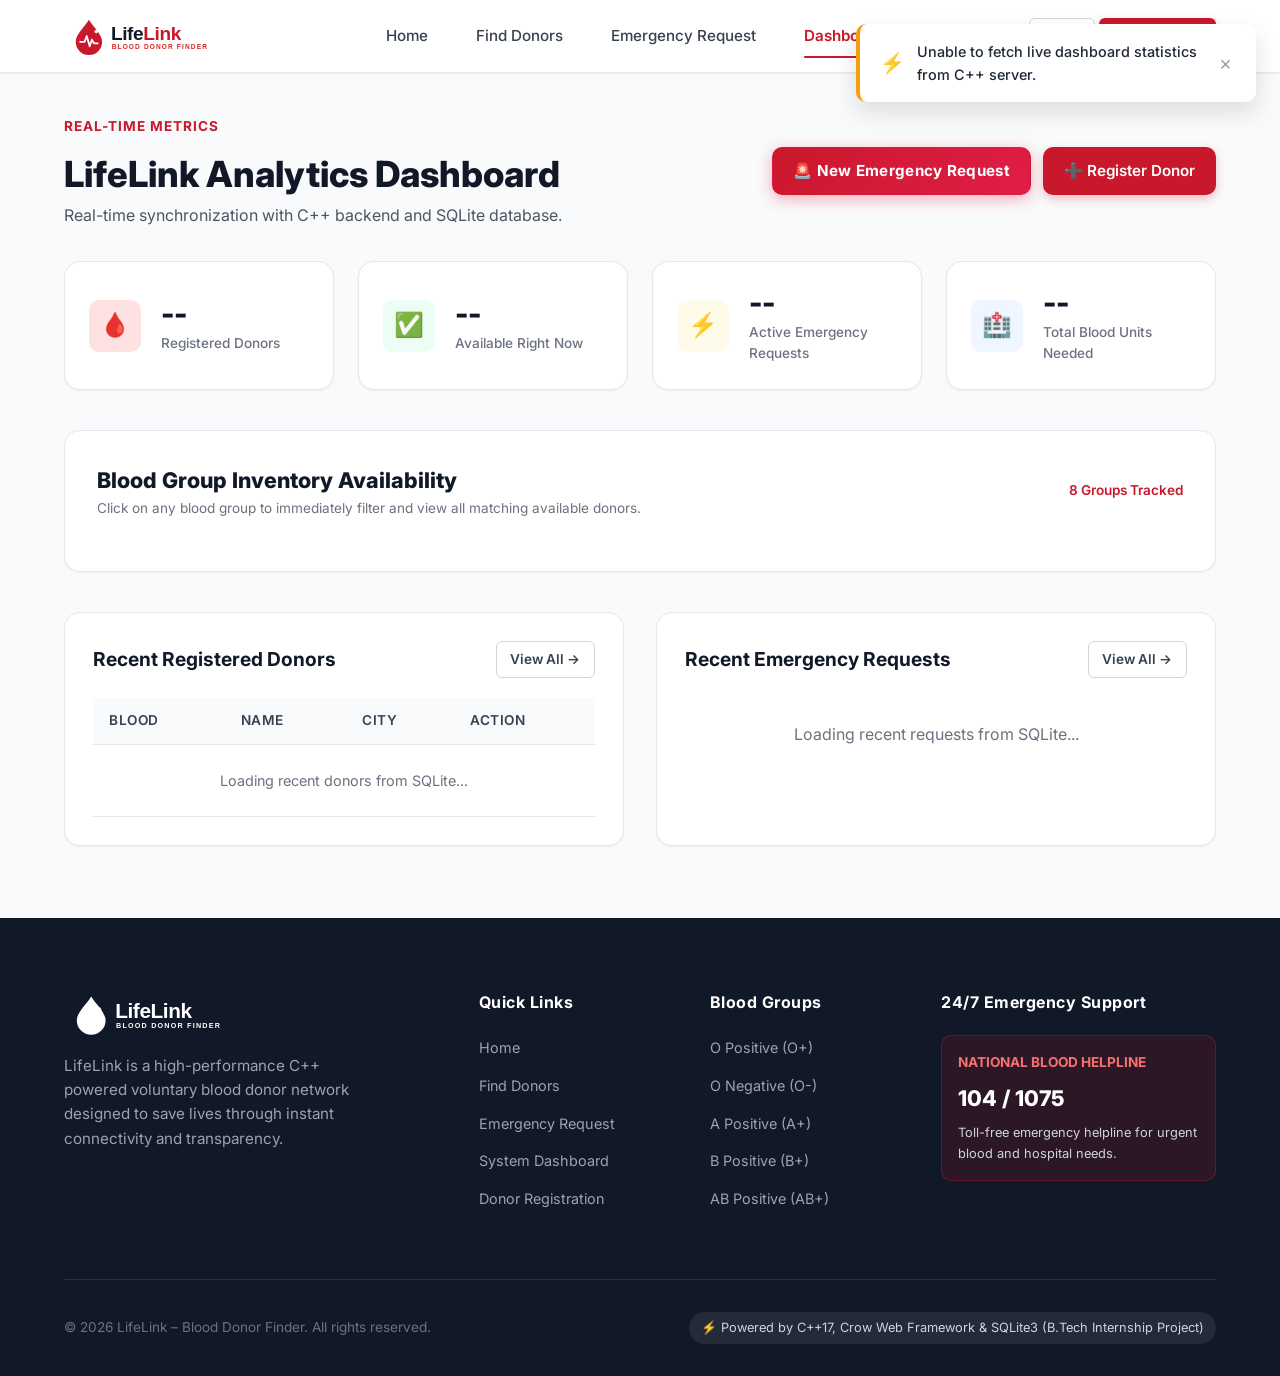
==== frontend/dashboard.html @ 2761e3b9 "Initial complete release: LifeLink Blood Donor Finder C++ Web Application" ====
<!DOCTYPE html>
<html lang="en">
<head>
  <meta charset="UTF-8">
  <meta name="viewport" content="width=device-width, initial-scale=1.0">
  <title>Dashboard & Analytics | LifeLink – Blood Donor Finder</title>
  <meta name="description" content="LifeLink Blood Bank & Donor Statistics Dashboard. Monitor available blood inventory, active emergency requests, and recent donors in real time.">
  <link rel="icon" type="image/svg+xml" href="images/logo.svg">
  <link rel="stylesheet" href="css/styles.css">
  <link rel="preconnect" href="https://fonts.googleapis.com">
  <link rel="preconnect" href="https://fonts.gstatic.com" crossorigin>
  <link href="https://fonts.googleapis.com/css2?family=Inter:wght@400;500;600;700;800;900&display=swap" rel="stylesheet">
</head>
<body>

  <!-- Navigation Bar -->
  <header class="navbar">
    <div class="container nav-container">
      <a href="index.html" class="brand-logo">
        <img src="images/logo.svg" alt="LifeLink Blood Donor Finder">
      </a>

      <nav class="nav-menu" id="navMenu">
        <a href="index.html" class="nav-link">Home</a>
        <a href="donors.html" class="nav-link">Find Donors</a>
        <a href="request.html" class="nav-link">Emergency Request</a>
        <a href="dashboard.html" class="nav-link active">Dashboard</a>
      </nav>

      <div class="nav-actions">
        <div id="navAuthActions">
          <a href="login.html" class="btn btn-secondary btn-sm">Login</a>
          <a href="register.html" class="btn btn-primary btn-sm">Join as Donor</a>
        </div>
        <button class="mobile-toggle" id="mobileToggle" aria-label="Toggle Navigation Menu">
          <svg fill="none" stroke="currentColor" viewBox="0 0 24 24"><path stroke-linecap="round" stroke-linejoin="round" stroke-width="2" d="M4 6h16M4 12h16m-7 6h7"></path></svg>
        </button>
      </div>
    </div>
  </header>

  <!-- Main Dashboard Content -->
  <main class="section" style="padding-top: 2.5rem;">
    <div class="container">
      
      <!-- Dashboard Top Header -->
      <div class="dashboard-header">
        <div>
          <span class="section-tag">Real-Time Metrics</span>
          <h1 style="font-size: 2.25rem; font-weight: 800; color: var(--gray-900);">
            LifeLink Analytics Dashboard
          </h1>
          <p style="color: var(--gray-600); font-size: 1rem;">
            Real-time synchronization with C++ backend and SQLite database.
          </p>
        </div>

        <div style="display: flex; gap: 0.75rem;">
          <a href="request.html" class="btn btn-emergency">
            🚨 New Emergency Request
          </a>
          <a href="register.html" class="btn btn-primary">
            ➕ Register Donor
          </a>
        </div>
      </div>

      <!-- KPI Summary Cards -->
      <div class="kpi-grid">
        <div class="kpi-card">
          <div class="kpi-icon red">🩸</div>
          <div class="kpi-info">
            <div class="kpi-value" id="dashTotalDonors">--</div>
            <div class="kpi-label">Registered Donors</div>
          </div>
        </div>

        <div class="kpi-card">
          <div class="kpi-icon green">✅</div>
          <div class="kpi-info">
            <div class="kpi-value" id="dashAvailDonors">--</div>
            <div class="kpi-label">Available Right Now</div>
          </div>
        </div>

        <div class="kpi-card">
          <div class="kpi-icon amber">⚡</div>
          <div class="kpi-info">
            <div class="kpi-value" id="dashPendingReqs">--</div>
            <div class="kpi-label">Active Emergency Requests</div>
          </div>
        </div>

        <div class="kpi-card">
          <div class="kpi-icon blue">🏥</div>
          <div class="kpi-info">
            <div class="kpi-value" id="dashUnitsNeeded">--</div>
            <div class="kpi-label">Total Blood Units Needed</div>
          </div>
        </div>
      </div>

      <!-- Blood Group Inventory Grid -->
      <div class="blood-inventory-section">
        <div style="display: flex; justify-content: space-between; align-items: center;">
          <div>
            <h2 style="font-size: 1.35rem; font-weight: 800; color: var(--gray-900);">
              Blood Group Inventory Availability
            </h2>
            <p style="font-size: 0.85rem; color: var(--gray-500);">
              Click on any blood group to immediately filter and view all matching available donors.
            </p>
          </div>
          <span style="font-size: 0.85rem; font-weight: 600; color: var(--primary);">
            8 Groups Tracked
          </span>
        </div>

        <div class="blood-grid" id="dashBloodGrid">
          <!-- Filled dynamically by JavaScript -->
        </div>
      </div>

      <!-- Two-Column Split: Recent Donors & Recent Emergency Requests -->
      <div class="dashboard-columns">
        
        <!-- Left Column: Recent Donors -->
        <div class="dashboard-panel">
          <div class="panel-header">
            <h3 class="panel-title">Recent Registered Donors</h3>
            <a href="donors.html" class="btn btn-secondary btn-sm">View All →</a>
          </div>

          <div class="table-responsive">
            <table class="data-table">
              <thead>
                <tr>
                  <th>Blood</th>
                  <th>Name</th>
                  <th>City</th>
                  <th>Action</th>
                </tr>
              </thead>
              <tbody id="dashRecentDonorsTbody">
                <tr>
                  <td colspan="4" style="text-align: center; color: var(--gray-500); padding: 1.5rem;">
                    Loading recent donors from SQLite...
                  </td>
                </tr>
              </tbody>
            </table>
          </div>
        </div>

        <!-- Right Column: Recent Emergency Requests -->
        <div class="dashboard-panel">
          <div class="panel-header">
            <h3 class="panel-title">Recent Emergency Requests</h3>
            <a href="request.html" class="btn btn-secondary btn-sm">View All →</a>
          </div>

          <div id="dashRecentRequestsList">
            <div style="text-align: center; color: var(--gray-500); padding: 1.5rem;">
              Loading recent requests from SQLite...
            </div>
          </div>
        </div>

      </div>

    </div>
  </main>

  <!-- Footer -->
  <footer class="footer">
    <div class="container">
      <div class="footer-grid">
        <div class="footer-brand">
          <img src="images/logo.svg" alt="LifeLink" style="height: 48px; filter: brightness(0) invert(1);">
          <p>
            LifeLink is a high-performance C++ powered voluntary blood donor network designed to save lives through instant connectivity and transparency.
          </p>
        </div>

        <div>
          <h4 class="footer-col-title">Quick Links</h4>
          <ul class="footer-links">
            <li><a href="index.html">Home</a></li>
            <li><a href="donors.html">Find Donors</a></li>
            <li><a href="request.html">Emergency Request</a></li>
            <li><a href="dashboard.html">System Dashboard</a></li>
            <li><a href="register.html">Donor Registration</a></li>
          </ul>
        </div>

        <div>
          <h4 class="footer-col-title">Blood Groups</h4>
          <ul class="footer-links">
            <li><a href="donors.html?bg=O%2B">O Positive (O+)</a></li>
            <li><a href="donors.html?bg=O-">O Negative (O-)</a></li>
            <li><a href="donors.html?bg=A%2B">A Positive (A+)</a></li>
            <li><a href="donors.html?bg=B%2B">B Positive (B+)</a></li>
            <li><a href="donors.html?bg=AB%2B">AB Positive (AB+)</a></li>
          </ul>
        </div>

        <div>
          <h4 class="footer-col-title">24/7 Emergency Support</h4>
          <div class="emergency-helpline-box">
            <div class="hotline-title">National Blood Helpline</div>
            <div class="hotline-number">104 / 1075</div>
            <p style="font-size: 0.8rem; color: #cbd5e1; margin-top: 0.5rem;">
              Toll-free emergency helpline for urgent blood and hospital needs.
            </p>
          </div>
        </div>
      </div>

      <div class="footer-bottom">
        <div>
          © 2026 LifeLink – Blood Donor Finder. All rights reserved.
        </div>
        <div class="footer-badge">
          ⚡ Powered by C++17, Crow Web Framework & SQLite3 (B.Tech Internship Project)
        </div>
      </div>
    </div>
  </footer>

  <!-- Scripts -->
  <script src="js/api.js"></script>
  <script src="js/app.js"></script>
</body>
</html>
---- frontend/css/styles.css ----
/* ==========================================================================
   LifeLink - Blood Donor Finder
   Modern Professional Red & White Theme
   B.Tech C++ Internship Project
   ========================================================================== */

:root {
  /* Brand Color Palette */
  --primary: #c9182b;
  --primary-hover: #b31324;
  --primary-dark: #8b0e1b;
  --primary-light: #fee2e2;
  --primary-subtle: #fff5f5;
  --primary-glow: rgba(201, 24, 43, 0.25);

  --secondary: #dc2626;
  --accent: #ef4444;

  /* Neutral Shades */
  --white: #ffffff;
  --gray-50: #f9fafb;
  --gray-100: #f3f4f6;
  --gray-200: #e5e7eb;
  --gray-300: #d1d5db;
  --gray-400: #9ca3af;
  --gray-500: #6b7280;
  --gray-600: #4b5563;
  --gray-700: #374151;
  --gray-800: #1f2937;
  --gray-900: #111827;

  /* Status Colors */
  --success: #10b981;
  --success-bg: #ecfdf5;
  --warning: #f59e0b;
  --warning-bg: #fffbeb;
  --danger: #ef4444;
  --danger-bg: #fef2f2;
  --info: #3b82f6;
  --info-bg: #eff6ff;

  /* Shadows */
  --shadow-sm: 0 1px 2px 0 rgba(0, 0, 0, 0.05);
  --shadow-md: 0 4px 6px -1px rgba(0, 0, 0, 0.08), 0 2px 4px -1px rgba(0, 0, 0, 0.04);
  --shadow-lg: 0 10px 15px -3px rgba(0, 0, 0, 0.08), 0 4px 6px -2px rgba(0, 0, 0, 0.03);
  --shadow-xl: 0 20px 25px -5px rgba(201, 24, 43, 0.1), 0 10px 10px -5px rgba(0, 0, 0, 0.04);
  --shadow-card: 0 4px 20px rgba(0, 0, 0, 0.06);

  /* Radius */
  --radius-sm: 6px;
  --radius-md: 10px;
  --radius-lg: 16px;
  --radius-xl: 24px;
  --radius-full: 9999px;

  /* Transitions */
  --transition: all 0.25s cubic-bezier(0.4, 0, 0.2, 1);
  --transition-slow: all 0.4s ease;

  /* Layout */
  --max-width: 1200px;
}

/* Base & Reset */
*, *::before, *::after {
  box-sizing: border-box;
  margin: 0;
  padding: 0;
}

html {
  scroll-behavior: smooth;
  font-size: 16px;
}

body {
  font-family: 'Inter', -apple-system, BlinkMacSystemFont, "Segoe UI", Roboto, "Helvetica Neue", Arial, sans-serif;
  color: var(--gray-800);
  background-color: var(--gray-50);
  line-height: 1.6;
  min-height: 100vh;
  display: flex;
  flex-direction: column;
}

a {
  color: var(--primary);
  text-decoration: none;
  transition: var(--transition);
}

a:hover {
  color: var(--primary-dark);
}

ul {
  list-style: none;
}

img, svg {
  vertical-align: middle;
  max-width: 100%;
}

button, input, select, textarea {
  font-family: inherit;
  font-size: inherit;
}

/* Layout Container */
.container {
  width: 100%;
  max-width: var(--max-width);
  margin-left: auto;
  margin-right: auto;
  padding-left: 1.5rem;
  padding-right: 1.5rem;
}

/* ==========================================================================
   Navigation Bar
   ========================================================================== */
.navbar {
  position: sticky;
  top: 0;
  z-index: 1000;
  background-color: rgba(255, 255, 255, 0.98);
  backdrop-filter: blur(10px);
  border-bottom: 1px solid var(--gray-200);
  box-shadow: var(--shadow-sm);
  transition: var(--transition);
}

.nav-container {
  display: flex;
  align-items: center;
  justify-content: space-between;
  height: 72px;
}

.brand-logo {
  display: flex;
  align-items: center;
  gap: 0.5rem;
  text-decoration: none;
}

.brand-logo img {
  height: 44px;
  width: auto;
}

.nav-menu {
  display: flex;
  align-items: center;
  gap: 1.5rem;
}

.nav-link {
  font-size: 0.95rem;
  font-weight: 500;
  color: var(--gray-700);
  padding: 0.5rem 0.75rem;
  border-radius: var(--radius-sm);
  transition: var(--transition);
  position: relative;
}

.nav-link:hover {
  color: var(--primary);
  background-color: var(--primary-subtle);
}

.nav-link.active {
  color: var(--primary);
  font-weight: 600;
}

.nav-link.active::after {
  content: '';
  position: absolute;
  bottom: -2px;
  left: 0.75rem;
  right: 0.75rem;
  height: 2px;
  background-color: var(--primary);
  border-radius: var(--radius-full);
}

.nav-actions {
  display: flex;
  align-items: center;
  gap: 0.75rem;
}

/* Mobile Toggle */
.mobile-toggle {
  display: none;
  background: none;
  border: none;
  cursor: pointer;
  padding: 0.5rem;
  color: var(--gray-700);
}

.mobile-toggle svg {
  width: 26px;
  height: 26px;
}

/* ==========================================================================
   Buttons
   ========================================================================== */
.btn {
  display: inline-flex;
  align-items: center;
  justify-content: center;
  gap: 0.5rem;
  font-size: 0.95rem;
  font-weight: 600;
  padding: 0.65rem 1.25rem;
  border-radius: var(--radius-md);
  border: 1px solid transparent;
  cursor: pointer;
  transition: var(--transition);
  white-space: nowrap;
}

.btn-primary {
  background-color: var(--primary);
  color: var(--white);
  box-shadow: 0 4px 10px rgba(201, 24, 43, 0.25);
}

.btn-primary:hover {
  background-color: var(--primary-hover);
  color: var(--white);
  box-shadow: 0 6px 14px rgba(201, 24, 43, 0.35);
  transform: translateY(-1px);
}

.btn-secondary {
  background-color: var(--white);
  color: var(--gray-700);
  border-color: var(--gray-300);
}

.btn-secondary:hover {
  background-color: var(--gray-50);
  color: var(--primary);
  border-color: var(--primary);
}

.btn-outline-primary {
  background-color: transparent;
  color: var(--primary);
  border-color: var(--primary);
}

.btn-outline-primary:hover {
  background-color: var(--primary-subtle);
  color: var(--primary-dark);
}

.btn-danger {
  background-color: var(--danger);
  color: var(--white);
}

.btn-danger:hover {
  background-color: #b91c1c;
  color: var(--white);
}

.btn-emergency {
  background: linear-gradient(135deg, #c9182b 0%, #e11d48 100%);
  color: var(--white);
  font-weight: 700;
  letter-spacing: 0.3px;
  box-shadow: 0 4px 15px rgba(225, 29, 72, 0.35);
  animation: pulse-glow 2.5s infinite;
}

.btn-emergency:hover {
  background: linear-gradient(135deg, #b31324 0%, #be123c 100%);
  color: var(--white);
  transform: translateY(-2px);
  box-shadow: 0 6px 20px rgba(225, 29, 72, 0.45);
}

@keyframes pulse-glow {
  0%, 100% { box-shadow: 0 0 0 0 rgba(201, 24, 43, 0.4); }
  50% { box-shadow: 0 0 0 8px rgba(201, 24, 43, 0); }
}

.btn-sm {
  padding: 0.4rem 0.85rem;
  font-size: 0.85rem;
  border-radius: var(--radius-sm);
}

.btn-lg {
  padding: 0.85rem 1.75rem;
  font-size: 1.05rem;
  border-radius: var(--radius-lg);
}

.btn-block {
  width: 100%;
}

/* ==========================================================================
   Hero Section
   ========================================================================== */
.hero {
  position: relative;
  background: linear-gradient(180deg, #fff5f5 0%, #ffffff 100%);
  padding: 4.5rem 0 3.5rem;
  overflow: hidden;
  border-bottom: 1px solid var(--gray-200);
}

.hero::before {
  content: '';
  position: absolute;
  top: -150px;
  right: -150px;
  width: 500px;
  height: 500px;
  background: radial-gradient(circle, rgba(201, 24, 43, 0.08) 0%, rgba(255, 255, 255, 0) 70%);
  border-radius: 50%;
  pointer-events: none;
}

.hero-content {
  text-align: center;
  max-width: 850px;
  margin: 0 auto;
}

.hero-badge {
  display: inline-flex;
  align-items: center;
  gap: 0.5rem;
  padding: 0.4rem 1rem;
  background-color: var(--primary-light);
  color: var(--primary-dark);
  font-size: 0.85rem;
  font-weight: 600;
  border-radius: var(--radius-full);
  margin-bottom: 1.25rem;
  border: 1px solid rgba(201, 24, 43, 0.15);
}

.hero-title {
  font-size: 3rem;
  font-weight: 800;
  color: var(--gray-900);
  line-height: 1.2;
  margin-bottom: 1.25rem;
  letter-spacing: -0.8px;
}

.hero-title .highlight {
  color: var(--primary);
  position: relative;
  display: inline-block;
}

.hero-subtitle {
  font-size: 1.15rem;
  color: var(--gray-600);
  line-height: 1.6;
  margin-bottom: 2.25rem;
  max-width: 680px;
  margin-left: auto;
  margin-right: auto;
}

/* Quick Search Card inside Hero */
.hero-search-card {
  background-color: var(--white);
  padding: 1.5rem;
  border-radius: var(--radius-xl);
  box-shadow: var(--shadow-xl);
  border: 1px solid var(--gray-200);
  margin-top: 1.5rem;
  position: relative;
  z-index: 10;
}

.search-form-row {
  display: grid;
  grid-template-columns: 1fr 1.5fr auto;
  gap: 1rem;
  align-items: center;
}

.form-group {
  text-align: left;
}

.form-label {
  display: block;
  font-size: 0.85rem;
  font-weight: 600;
  color: var(--gray-700);
  margin-bottom: 0.4rem;
}

.form-control {
  width: 100%;
  padding: 0.75rem 1rem;
  border: 1.5px solid var(--gray-200);
  border-radius: var(--radius-md);
  font-size: 0.95rem;
  color: var(--gray-800);
  background-color: var(--white);
  transition: var(--transition);
}

.form-control:focus {
  outline: none;
  border-color: var(--primary);
  box-shadow: 0 0 0 3px var(--primary-glow);
}

select.form-control {
  appearance: none;
  background-image: url("data:image/svg+xml;charset=UTF-8,%3csvg xmlns='http://www.w3.org/2000/svg' viewBox='0 0 24 24' fill='none' stroke='%234b5563' stroke-width='2' stroke-linecap='round' stroke-linejoin='round'%3e%3cpolyline points='6 9 12 15 18 9'%3e%3c/polyline%3e%3c/svg%3e");
  background-repeat: no-repeat;
  background-position: right 1rem center;
  background-size: 1.1em;
  padding-right: 2.5rem;
}

/* Hero Stats Counter */
.hero-stats {
  display: grid;
  grid-template-columns: repeat(4, 1fr);
  gap: 1.5rem;
  margin-top: 3.5rem;
  padding-top: 2.5rem;
  border-top: 1px solid var(--gray-200);
}

.stat-item {
  text-align: center;
}

.stat-value {
  font-size: 2.25rem;
  font-weight: 800;
  color: var(--primary);
  line-height: 1.1;
  margin-bottom: 0.3rem;
}

.stat-label {
  font-size: 0.9rem;
  font-weight: 500;
  color: var(--gray-500);
  text-transform: uppercase;
  letter-spacing: 0.5px;
}

/* ==========================================================================
   Section Headers & Common
   ========================================================================== */
.section {
  padding: 4.5rem 0;
}

.section-light {
  background-color: var(--white);
}

.section-header {
  text-align: center;
  max-width: 650px;
  margin: 0 auto 3rem;
}

.section-tag {
  display: inline-block;
  font-size: 0.85rem;
  font-weight: 700;
  color: var(--primary);
  text-transform: uppercase;
  letter-spacing: 1px;
  margin-bottom: 0.5rem;
}

.section-title {
  font-size: 2.2rem;
  font-weight: 800;
  color: var(--gray-900);
  line-height: 1.25;
  margin-bottom: 0.75rem;
}

.section-desc {
  font-size: 1.05rem;
  color: var(--gray-600);
}

/* ==========================================================================
   Feature / How it Works Cards
   ========================================================================== */
.features-grid {
  display: grid;
  grid-template-columns: repeat(3, 1fr);
  gap: 2rem;
}

.feature-card {
  background-color: var(--white);
  padding: 2.25rem 2rem;
  border-radius: var(--radius-lg);
  border: 1px solid var(--gray-200);
  box-shadow: var(--shadow-sm);
  transition: var(--transition);
  text-align: left;
  position: relative;
}

.feature-card:hover {
  transform: translateY(-4px);
  box-shadow: var(--shadow-card);
  border-color: var(--primary-light);
}

.feature-icon-wrapper {
  width: 58px;
  height: 58px;
  border-radius: var(--radius-md);
  background-color: var(--primary-subtle);
  color: var(--primary);
  display: flex;
  align-items: center;
  justify-content: center;
  font-size: 1.5rem;
  margin-bottom: 1.5rem;
}

.feature-step-num {
  position: absolute;
  top: 1.5rem;
  right: 1.75rem;
  font-size: 2.5rem;
  font-weight: 900;
  color: var(--gray-200);
  line-height: 1;
}

.feature-title {
  font-size: 1.25rem;
  font-weight: 700;
  color: var(--gray-900);
  margin-bottom: 0.75rem;
}

.feature-text {
  font-size: 0.95rem;
  color: var(--gray-600);
  line-height: 1.6;
}

/* ==========================================================================
   Compatibility Matrix Section
   ========================================================================== */
.matrix-container {
  background-color: var(--white);
  border-radius: var(--radius-lg);
  border: 1px solid var(--gray-200);
  box-shadow: var(--shadow-md);
  padding: 2rem;
  overflow-x: auto;
}

.matrix-table {
  width: 100%;
  border-collapse: collapse;
  text-align: center;
}

.matrix-table th, .matrix-table td {
  padding: 0.9rem 1rem;
  border: 1px solid var(--gray-200);
  font-size: 0.95rem;
}

.matrix-table th {
  background-color: var(--primary-subtle);
  color: var(--primary-dark);
  font-weight: 700;
}

.matrix-badge {
  display: inline-block;
  padding: 0.25rem 0.6rem;
  border-radius: var(--radius-sm);
  font-weight: 700;
  font-size: 0.9rem;
}

.matrix-badge.blood-tag {
  background-color: var(--primary);
  color: var(--white);
}

.matrix-badge.can-donate {
  background-color: var(--success-bg);
  color: var(--success);
  font-weight: 600;
}

/* ==========================================================================
   Donor Card & Directory
   ========================================================================== */
.filter-bar {
  background-color: var(--white);
  padding: 1.5rem;
  border-radius: var(--radius-lg);
  border: 1px solid var(--gray-200);
  box-shadow: var(--shadow-sm);
  margin-bottom: 2rem;
  display: flex;
  flex-wrap: wrap;
  gap: 1rem;
  align-items: center;
  justify-content: space-between;
}

.filter-inputs {
  display: flex;
  flex-wrap: wrap;
  gap: 1rem;
  align-items: center;
  flex: 1;
}

.filter-view-toggles {
  display: flex;
  gap: 0.5rem;
}

.view-btn {
  background: none;
  border: 1px solid var(--gray-300);
  border-radius: var(--radius-sm);
  padding: 0.5rem 0.75rem;
  cursor: pointer;
  color: var(--gray-600);
  transition: var(--transition);
}

.view-btn.active, .view-btn:hover {
  background-color: var(--primary);
  color: var(--white);
  border-color: var(--primary);
}

.donors-grid {
  display: grid;
  grid-template-columns: repeat(auto-fill, minmax(320px, 1fr));
  gap: 1.5rem;
}

.donor-card {
  background-color: var(--white);
  border-radius: var(--radius-lg);
  border: 1px solid var(--gray-200);
  box-shadow: var(--shadow-sm);
  padding: 1.5rem;
  transition: var(--transition);
  display: flex;
  flex-direction: column;
  justify-content: space-between;
}

.donor-card:hover {
  transform: translateY(-3px);
  box-shadow: var(--shadow-card);
  border-color: var(--primary-light);
}

.donor-header {
  display: flex;
  justify-content: space-between;
  align-items: flex-start;
  margin-bottom: 1rem;
}

.donor-blood-badge {
  width: 48px;
  height: 48px;
  background: linear-gradient(135deg, #c9182b, #e53935);
  color: var(--white);
  border-radius: var(--radius-md);
  display: flex;
  align-items: center;
  justify-content: center;
  font-size: 1.25rem;
  font-weight: 800;
  box-shadow: 0 4px 10px rgba(201, 24, 43, 0.3);
}

.donor-info-meta {
  flex: 1;
  margin-left: 1rem;
}

.donor-name {
  font-size: 1.15rem;
  font-weight: 700;
  color: var(--gray-900);
  margin-bottom: 0.2rem;
}

.donor-subtitle {
  font-size: 0.85rem;
  color: var(--gray-500);
}

.donor-status-pill {
  font-size: 0.75rem;
  font-weight: 700;
  padding: 0.25rem 0.65rem;
  border-radius: var(--radius-full);
  text-transform: uppercase;
  letter-spacing: 0.5px;
}

.status-available {
  background-color: var(--success-bg);
  color: var(--success);
  border: 1px solid rgba(16, 185, 129, 0.2);
}

.status-unavailable {
  background-color: var(--gray-100);
  color: var(--gray-500);
  border: 1px solid var(--gray-200);
}

.donor-body {
  margin: 1rem 0;
  border-top: 1px solid var(--gray-100);
  border-bottom: 1px solid var(--gray-100);
  padding: 0.85rem 0;
  font-size: 0.9rem;
}

.donor-detail-row {
  display: flex;
  align-items: center;
  gap: 0.6rem;
  color: var(--gray-600);
  margin-bottom: 0.4rem;
}

.donor-detail-row:last-child {
  margin-bottom: 0;
}

.donor-detail-row svg {
  color: var(--primary);
  width: 16px;
  height: 16px;
  flex-shrink: 0;
}

.donor-actions {
  display: flex;
  gap: 0.75rem;
  margin-top: 0.5rem;
}

/* ==========================================================================
   Emergency Requests Board & Cards
   ========================================================================== */
.requests-grid {
  display: grid;
  grid-template-columns: repeat(auto-fill, minmax(360px, 1fr));
  gap: 1.5rem;
}

.request-card {
  background-color: var(--white);
  border-radius: var(--radius-lg);
  border: 1px solid var(--gray-200);
  box-shadow: var(--shadow-sm);
  padding: 1.5rem;
  transition: var(--transition);
  position: relative;
  overflow: hidden;
}

.request-card.critical {
  border-left: 5px solid var(--danger);
  background: linear-gradient(180deg, #fffafa 0%, #ffffff 100%);
}

.request-card.urgent {
  border-left: 5px solid var(--warning);
}

.request-card.standard {
  border-left: 5px solid var(--info);
}

.request-card:hover {
  transform: translateY(-3px);
  box-shadow: var(--shadow-card);
}

.request-top {
  display: flex;
  justify-content: space-between;
  align-items: flex-start;
  margin-bottom: 1rem;
}

.urgency-badge {
  font-size: 0.75rem;
  font-weight: 700;
  padding: 0.25rem 0.65rem;
  border-radius: var(--radius-full);
  text-transform: uppercase;
  letter-spacing: 0.5px;
  display: inline-flex;
  align-items: center;
  gap: 0.35rem;
}

.urgency-critical {
  background-color: var(--danger-bg);
  color: var(--danger);
  border: 1px solid rgba(239, 68, 68, 0.3);
}

.urgency-urgent {
  background-color: var(--warning-bg);
  color: var(--warning);
  border: 1px solid rgba(245, 158, 11, 0.3);
}

.urgency-standard {
  background-color: var(--info-bg);
  color: var(--info);
  border: 1px solid rgba(59, 130, 246, 0.3);
}

.request-patient {
  font-size: 1.25rem;
  font-weight: 800;
  color: var(--gray-900);
  margin-bottom: 0.25rem;
}

.request-hospital {
  font-size: 0.9rem;
  color: var(--gray-600);
  display: flex;
  align-items: center;
  gap: 0.4rem;
}

.request-units-pill {
  background-color: var(--primary-light);
  color: var(--primary-dark);
  font-weight: 700;
  font-size: 0.85rem;
  padding: 0.25rem 0.6rem;
  border-radius: var(--radius-sm);
  display: inline-block;
  margin-top: 0.5rem;
}

.request-notes {
  background-color: var(--gray-50);
  border-radius: var(--radius-sm);
  padding: 0.65rem 0.85rem;
  font-size: 0.85rem;
  color: var(--gray-700);
  margin: 1rem 0;
  border-left: 2px solid var(--gray-300);
}

.request-footer {
  display: flex;
  justify-content: space-between;
  align-items: center;
  padding-top: 0.75rem;
  border-top: 1px solid var(--gray-100);
  margin-top: 0.5rem;
}

/* ==========================================================================
   Dashboard Components
   ========================================================================== */
.dashboard-header {
  display: flex;
  justify-content: space-between;
  align-items: center;
  margin-bottom: 2rem;
  flex-wrap: wrap;
  gap: 1rem;
}

.kpi-grid {
  display: grid;
  grid-template-columns: repeat(4, 1fr);
  gap: 1.5rem;
  margin-bottom: 2.5rem;
}

.kpi-card {
  background-color: var(--white);
  padding: 1.5rem;
  border-radius: var(--radius-lg);
  border: 1px solid var(--gray-200);
  box-shadow: var(--shadow-sm);
  display: flex;
  align-items: center;
  gap: 1.25rem;
  transition: var(--transition);
}

.kpi-card:hover {
  transform: translateY(-2px);
  box-shadow: var(--shadow-md);
}

.kpi-icon {
  width: 52px;
  height: 52px;
  border-radius: var(--radius-md);
  display: flex;
  align-items: center;
  justify-content: center;
  font-size: 1.5rem;
  flex-shrink: 0;
}

.kpi-icon.red { background-color: var(--primary-light); color: var(--primary); }
.kpi-icon.green { background-color: var(--success-bg); color: var(--success); }
.kpi-icon.amber { background-color: var(--warning-bg); color: var(--warning); }
.kpi-icon.blue { background-color: var(--info-bg); color: var(--info); }

.kpi-info {
  flex: 1;
}

.kpi-value {
  font-size: 1.85rem;
  font-weight: 800;
  color: var(--gray-900);
  line-height: 1.1;
  margin-bottom: 0.2rem;
}

.kpi-label {
  font-size: 0.85rem;
  font-weight: 500;
  color: var(--gray-500);
}

/* Blood Group Inventory Grid */
.blood-inventory-section {
  background-color: var(--white);
  border-radius: var(--radius-lg);
  border: 1px solid var(--gray-200);
  box-shadow: var(--shadow-sm);
  padding: 2rem;
  margin-bottom: 2.5rem;
}

.blood-grid {
  display: grid;
  grid-template-columns: repeat(8, 1fr);
  gap: 1rem;
  margin-top: 1.25rem;
}

.blood-box {
  background-color: var(--gray-50);
  border: 1.5px solid var(--gray-200);
  border-radius: var(--radius-md);
  padding: 1.25rem 0.5rem;
  text-align: center;
  transition: var(--transition);
  cursor: pointer;
  text-decoration: none;
}

.blood-box:hover {
  background-color: var(--primary-subtle);
  border-color: var(--primary);
  transform: translateY(-3px);
  box-shadow: var(--shadow-md);
}

.blood-box-type {
  font-size: 1.35rem;
  font-weight: 900;
  color: var(--primary);
  margin-bottom: 0.25rem;
}

.blood-box-count {
  font-size: 1.1rem;
  font-weight: 700;
  color: var(--gray-800);
}

.blood-box-desc {
  font-size: 0.75rem;
  color: var(--gray-500);
  text-transform: uppercase;
}

/* Dashboard Two-Column Split */
.dashboard-columns {
  display: grid;
  grid-template-columns: 1fr 1fr;
  gap: 2rem;
}

.dashboard-panel {
  background-color: var(--white);
  border-radius: var(--radius-lg);
  border: 1px solid var(--gray-200);
  box-shadow: var(--shadow-sm);
  padding: 1.75rem;
}

.panel-header {
  display: flex;
  justify-content: space-between;
  align-items: center;
  margin-bottom: 1.25rem;
}

.panel-title {
  font-size: 1.2rem;
  font-weight: 700;
  color: var(--gray-900);
}

/* Tables */
.table-responsive {
  width: 100%;
  overflow-x: auto;
}

.data-table {
  width: 100%;
  border-collapse: collapse;
  text-align: left;
  font-size: 0.9rem;
}

.data-table th, .data-table td {
  padding: 0.75rem 1rem;
  border-bottom: 1px solid var(--gray-200);
}

.data-table th {
  background-color: var(--gray-50);
  color: var(--gray-700);
  font-weight: 600;
  font-size: 0.85rem;
  text-transform: uppercase;
  letter-spacing: 0.5px;
}

.data-table tr:hover td {
  background-color: var(--gray-50);
}

/* ==========================================================================
   Forms & Auth Pages
   ========================================================================== */
.form-card {
  background-color: var(--white);
  border-radius: var(--radius-xl);
  border: 1px solid var(--gray-200);
  box-shadow: var(--shadow-xl);
  padding: 2.5rem;
  max-width: 650px;
  margin: 2rem auto;
}

.auth-card {
  max-width: 480px;
}

.form-header {
  text-align: center;
  margin-bottom: 2rem;
}

.form-title {
  font-size: 1.75rem;
  font-weight: 800;
  color: var(--gray-900);
  margin-bottom: 0.5rem;
}

.form-desc {
  font-size: 0.95rem;
  color: var(--gray-600);
}

.form-row-2 {
  display: grid;
  grid-template-columns: 1fr 1fr;
  gap: 1.25rem;
  margin-bottom: 1.25rem;
}

.form-row-1 {
  margin-bottom: 1.25rem;
}

.form-hint {
  font-size: 0.8rem;
  color: var(--gray-500);
  margin-top: 0.35rem;
}

.form-error {
  font-size: 0.8rem;
  color: var(--danger);
  margin-top: 0.35rem;
  display: none;
}

.demo-credentials-box {
  background-color: var(--primary-subtle);
  border: 1px dashed var(--primary);
  border-radius: var(--radius-md);
  padding: 1rem;
  margin-bottom: 1.5rem;
  font-size: 0.85rem;
  color: var(--gray-700);
}

.demo-credentials-box strong {
  color: var(--primary-dark);
}

.demo-credentials-box code {
  background-color: var(--white);
  padding: 0.15rem 0.4rem;
  border-radius: 4px;
  font-weight: 600;
  border: 1px solid var(--gray-300);
}

/* ==========================================================================
   Toast Notification System
   ========================================================================== */
#toast-container {
  position: fixed;
  top: 1.5rem;
  right: 1.5rem;
  z-index: 9999;
  display: flex;
  flex-direction: column;
  gap: 0.75rem;
  max-width: 400px;
}

.toast {
  display: flex;
  align-items: center;
  gap: 0.75rem;
  padding: 1rem 1.25rem;
  background-color: var(--white);
  color: var(--gray-800);
  border-radius: var(--radius-md);
  box-shadow: 0 10px 25px rgba(0, 0, 0, 0.12);
  border-left: 4px solid var(--primary);
  animation: slide-in 0.3s ease-out;
  transition: var(--transition);
}

.toast.success { border-left-color: var(--success); }
.toast.error { border-left-color: var(--danger); }
.toast.warning { border-left-color: var(--warning); }

.toast-icon {
  flex-shrink: 0;
  font-size: 1.25rem;
}

.toast-message {
  flex: 1;
  font-size: 0.9rem;
  font-weight: 500;
}

.toast-close {
  background: none;
  border: none;
  color: var(--gray-400);
  cursor: pointer;
  font-size: 1.25rem;
  padding: 0 0.25rem;
}

.toast-close:hover {
  color: var(--gray-700);
}

@keyframes slide-in {
  from { transform: translateX(100%); opacity: 0; }
  to { transform: translateX(0); opacity: 1; }
}

/* ==========================================================================
   Modals
   ========================================================================== */
.modal-overlay {
  position: fixed;
  top: 0;
  left: 0;
  right: 0;
  bottom: 0;
  background-color: rgba(0, 0, 0, 0.5);
  backdrop-filter: blur(4px);
  display: flex;
  align-items: center;
  justify-content: center;
  z-index: 2000;
  opacity: 0;
  visibility: hidden;
  transition: var(--transition);
  padding: 1rem;
}

.modal-overlay.active {
  opacity: 1;
  visibility: visible;
}

.modal-content {
  background-color: var(--white);
  border-radius: var(--radius-xl);
  max-width: 500px;
  width: 100%;
  padding: 2rem;
  box-shadow: var(--shadow-xl);
  transform: translateY(20px);
  transition: var(--transition);
}

.modal-overlay.active .modal-content {
  transform: translateY(0);
}

.modal-header {
  display: flex;
  justify-content: space-between;
  align-items: center;
  margin-bottom: 1.25rem;
}

.modal-title {
  font-size: 1.35rem;
  font-weight: 800;
  color: var(--gray-900);
}

.modal-close {
  background: none;
  border: none;
  font-size: 1.5rem;
  color: var(--gray-400);
  cursor: pointer;
}

.modal-close:hover {
  color: var(--gray-700);
}

/* ==========================================================================
   Footer
   ========================================================================== */
.footer {
  background-color: var(--gray-900);
  color: var(--gray-300);
  padding: 4.5rem 0 2rem;
  margin-top: auto;
}

.footer-grid {
  display: grid;
  grid-template-columns: 2fr 1fr 1fr 1.5fr;
  gap: 3rem;
  margin-bottom: 3.5rem;
}

.footer-brand p {
  font-size: 0.95rem;
  color: var(--gray-400);
  margin-top: 1rem;
  line-height: 1.6;
  max-width: 320px;
}

.footer-col-title {
  font-size: 1rem;
  font-weight: 700;
  color: var(--white);
  margin-bottom: 1.25rem;
  letter-spacing: 0.5px;
}

.footer-links li {
  margin-bottom: 0.75rem;
}

.footer-links a {
  color: var(--gray-400);
  font-size: 0.9rem;
}

.footer-links a:hover {
  color: var(--white);
}

.emergency-helpline-box {
  background-color: rgba(201, 24, 43, 0.15);
  border: 1px solid rgba(201, 24, 43, 0.4);
  border-radius: var(--radius-md);
  padding: 1rem;
}

.emergency-helpline-box .hotline-title {
  color: #f87171;
  font-weight: 700;
  font-size: 0.85rem;
  text-transform: uppercase;
  margin-bottom: 0.4rem;
}

.emergency-helpline-box .hotline-number {
  font-size: 1.35rem;
  font-weight: 800;
  color: var(--white);
}

.footer-bottom {
  padding-top: 2rem;
  border-top: 1px solid rgba(255, 255, 255, 0.1);
  display: flex;
  justify-content: space-between;
  align-items: center;
  font-size: 0.85rem;
  color: var(--gray-500);
  flex-wrap: wrap;
  gap: 1rem;
}

.footer-badge {
  display: inline-flex;
  align-items: center;
  gap: 0.4rem;
  background-color: rgba(255, 255, 255, 0.08);
  padding: 0.35rem 0.75rem;
  border-radius: var(--radius-full);
  color: #cbd5e1;
  font-size: 0.8rem;
}

/* ==========================================================================
   Responsive Media Queries
   ========================================================================== */
@media (max-width: 1024px) {
  .hero-title { font-size: 2.5rem; }
  .features-grid { grid-template-columns: 1fr; }
  .kpi-grid { grid-template-columns: repeat(2, 1fr); }
  .blood-grid { grid-template-columns: repeat(4, 1fr); }
  .dashboard-columns { grid-template-columns: 1fr; }
  .footer-grid { grid-template-columns: 1fr 1fr; gap: 2rem; }
}

@media (max-width: 768px) {
  .nav-menu {
    position: fixed;
    top: 72px;
    left: 0;
    right: 0;
    background-color: var(--white);
    flex-direction: column;
    padding: 1.5rem;
    gap: 1rem;
    box-shadow: var(--shadow-lg);
    border-bottom: 1px solid var(--gray-200);
    display: none;
  }

  .nav-menu.active {
    display: flex;
  }

  .mobile-toggle {
    display: block;
  }

  .search-form-row {
    grid-template-columns: 1fr;
  }

  .hero-stats {
    grid-template-columns: repeat(2, 1fr);
    gap: 1rem;
  }

  .hero-title { font-size: 2rem; }
  .form-row-2 { grid-template-columns: 1fr; }
  .footer-grid { grid-template-columns: 1fr; }
  .footer-bottom { flex-direction: column; text-align: center; }
}

@media (max-width: 480px) {
  .blood-grid { grid-template-columns: repeat(2, 1fr); }
  .kpi-grid { grid-template-columns: 1fr; }
}
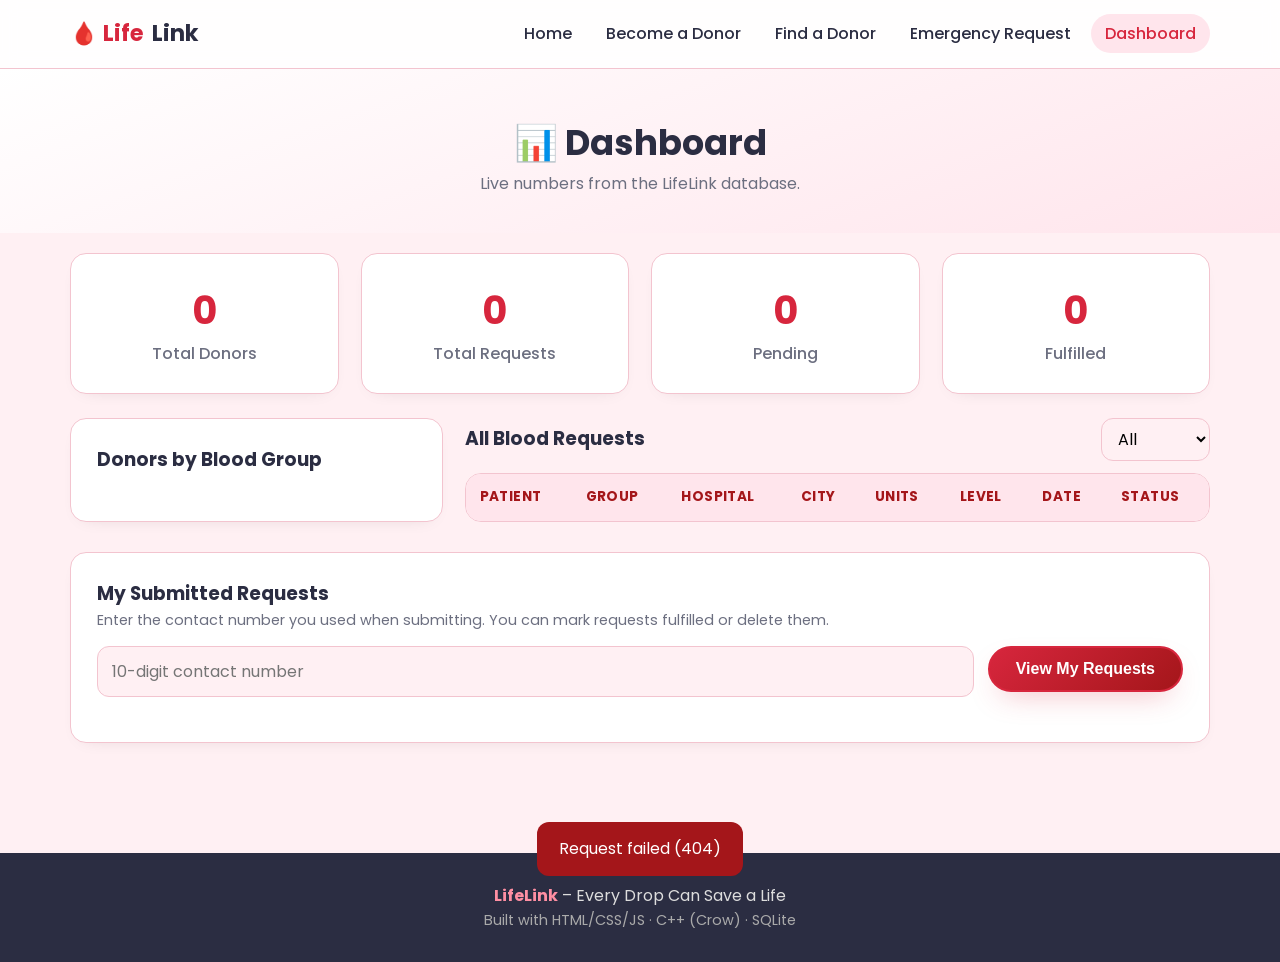
==== commit 5f66a5c1: "Initial upload - LifeLink Blood Donor Finder" ====
--- a/frontend/dashboard.html
+++ b/frontend/dashboard.html
@@ -1,234 +1,97 @@
 <!DOCTYPE html>
 <html lang="en">
 <head>
-  <meta charset="UTF-8">
-  <meta name="viewport" content="width=device-width, initial-scale=1.0">
-  <title>Dashboard & Analytics | LifeLink – Blood Donor Finder</title>
-  <meta name="description" content="LifeLink Blood Bank & Donor Statistics Dashboard. Monitor available blood inventory, active emergency requests, and recent donors in real time.">
-  <link rel="icon" type="image/svg+xml" href="images/logo.svg">
-  <link rel="stylesheet" href="css/styles.css">
-  <link rel="preconnect" href="https://fonts.googleapis.com">
-  <link rel="preconnect" href="https://fonts.gstatic.com" crossorigin>
-  <link href="https://fonts.googleapis.com/css2?family=Inter:wght@400;500;600;700;800;900&display=swap" rel="stylesheet">
+  <meta charset="UTF-8"><meta name="viewport" content="width=device-width, initial-scale=1">
+  <title>Dashboard – LifeLink</title>
+  <link href="https://fonts.googleapis.com/css2?family=Poppins:wght@400;500;600;700&display=swap" rel="stylesheet">
+  <link rel="stylesheet" href="css/style.css">
 </head>
 <body>
+  <div class="page-head"><h1>📊 Dashboard</h1><p>Live numbers from the LifeLink database.</p></div>
+  <section style="padding-top:20px">
+    <div class="container">
+      <div class="grid grid-4">
+        <div class="card stat"><div class="num" data-k="total_donors">0</div><div class="lbl">Total Donors</div></div>
+        <div class="card stat"><div class="num" data-k="total_requests">0</div><div class="lbl">Total Requests</div></div>
+        <div class="card stat"><div class="num" data-k="pending_requests">0</div><div class="lbl">Pending</div></div>
+        <div class="card stat"><div class="num" data-k="fulfilled_requests">0</div><div class="lbl">Fulfilled</div></div>
+      </div>
 
-  <!-- Navigation Bar -->
-  <header class="navbar">
-    <div class="container nav-container">
-      <a href="index.html" class="brand-logo">
-        <img src="images/logo.svg" alt="LifeLink Blood Donor Finder">
-      </a>
-
-      <nav class="nav-menu" id="navMenu">
-        <a href="index.html" class="nav-link">Home</a>
-        <a href="donors.html" class="nav-link">Find Donors</a>
-        <a href="request.html" class="nav-link">Emergency Request</a>
-        <a href="dashboard.html" class="nav-link active">Dashboard</a>
-      </nav>
-
-      <div class="nav-actions">
-        <div id="navAuthActions">
-          <a href="login.html" class="btn btn-secondary btn-sm">Login</a>
-          <a href="register.html" class="btn btn-primary btn-sm">Join as Donor</a>
-        </div>
-        <button class="mobile-toggle" id="mobileToggle" aria-label="Toggle Navigation Menu">
-          <svg fill="none" stroke="currentColor" viewBox="0 0 24 24"><path stroke-linecap="round" stroke-linejoin="round" stroke-width="2" d="M4 6h16M4 12h16m-7 6h7"></path></svg>
-        </button>
-      </div>
-    </div>
-  </header>
-
-  <!-- Main Dashboard Content -->
-  <main class="section" style="padding-top: 2.5rem;">
-    <div class="container">
-      
-      <!-- Dashboard Top Header -->
-      <div class="dashboard-header">
+      <div class="grid" style="grid-template-columns:1fr 2fr;margin-top:24px" id="split">
+        <div class="card"><h3 style="margin-bottom:14px">Donors by Blood Group</h3><div class="bars" id="bars"></div></div>
         <div>
-          <span class="section-tag">Real-Time Metrics</span>
-          <h1 style="font-size: 2.25rem; font-weight: 800; color: var(--gray-900);">
-            LifeLink Analytics Dashboard
-          </h1>
-          <p style="color: var(--gray-600); font-size: 1rem;">
-            Real-time synchronization with C++ backend and SQLite database.
-          </p>
-        </div>
-
-        <div style="display: flex; gap: 0.75rem;">
-          <a href="request.html" class="btn btn-emergency">
-            🚨 New Emergency Request
-          </a>
-          <a href="register.html" class="btn btn-primary">
-            ➕ Register Donor
-          </a>
+          <div style="display:flex;justify-content:space-between;align-items:center;margin-bottom:12px;flex-wrap:wrap;gap:10px">
+            <h3>All Blood Requests</h3>
+            <select id="statusFilter" style="padding:8px 12px"><option value="">All</option><option>Pending</option><option>Fulfilled</option></select>
+          </div>
+          <div class="table-wrap"><table><thead><tr><th>Patient</th><th>Group</th><th>Hospital</th><th>City</th><th>Units</th><th>Level</th><th>Date</th><th>Status</th></tr></thead><tbody id="allReq"></tbody></table></div>
         </div>
       </div>
 
-      <!-- KPI Summary Cards -->
-      <div class="kpi-grid">
-        <div class="kpi-card">
-          <div class="kpi-icon red">🩸</div>
-          <div class="kpi-info">
-            <div class="kpi-value" id="dashTotalDonors">--</div>
-            <div class="kpi-label">Registered Donors</div>
-          </div>
-        </div>
-
-        <div class="kpi-card">
-          <div class="kpi-icon green">✅</div>
-          <div class="kpi-info">
-            <div class="kpi-value" id="dashAvailDonors">--</div>
-            <div class="kpi-label">Available Right Now</div>
-          </div>
-        </div>
-
-        <div class="kpi-card">
-          <div class="kpi-icon amber">⚡</div>
-          <div class="kpi-info">
-            <div class="kpi-value" id="dashPendingReqs">--</div>
-            <div class="kpi-label">Active Emergency Requests</div>
-          </div>
-        </div>
-
-        <div class="kpi-card">
-          <div class="kpi-icon blue">🏥</div>
-          <div class="kpi-info">
-            <div class="kpi-value" id="dashUnitsNeeded">--</div>
-            <div class="kpi-label">Total Blood Units Needed</div>
-          </div>
-        </div>
-      </div>
-
-      <!-- Blood Group Inventory Grid -->
-      <div class="blood-inventory-section">
-        <div style="display: flex; justify-content: space-between; align-items: center;">
-          <div>
-            <h2 style="font-size: 1.35rem; font-weight: 800; color: var(--gray-900);">
-              Blood Group Inventory Availability
-            </h2>
-            <p style="font-size: 0.85rem; color: var(--gray-500);">
-              Click on any blood group to immediately filter and view all matching available donors.
-            </p>
-          </div>
-          <span style="font-size: 0.85rem; font-weight: 600; color: var(--primary);">
-            8 Groups Tracked
-          </span>
-        </div>
-
-        <div class="blood-grid" id="dashBloodGrid">
-          <!-- Filled dynamically by JavaScript -->
-        </div>
-      </div>
-
-      <!-- Two-Column Split: Recent Donors & Recent Emergency Requests -->
-      <div class="dashboard-columns">
-        
-        <!-- Left Column: Recent Donors -->
-        <div class="dashboard-panel">
-          <div class="panel-header">
-            <h3 class="panel-title">Recent Registered Donors</h3>
-            <a href="donors.html" class="btn btn-secondary btn-sm">View All →</a>
-          </div>
-
-          <div class="table-responsive">
-            <table class="data-table">
-              <thead>
-                <tr>
-                  <th>Blood</th>
-                  <th>Name</th>
-                  <th>City</th>
-                  <th>Action</th>
-                </tr>
-              </thead>
-              <tbody id="dashRecentDonorsTbody">
-                <tr>
-                  <td colspan="4" style="text-align: center; color: var(--gray-500); padding: 1.5rem;">
-                    Loading recent donors from SQLite...
-                  </td>
-                </tr>
-              </tbody>
-            </table>
-          </div>
-        </div>
-
-        <!-- Right Column: Recent Emergency Requests -->
-        <div class="dashboard-panel">
-          <div class="panel-header">
-            <h3 class="panel-title">Recent Emergency Requests</h3>
-            <a href="request.html" class="btn btn-secondary btn-sm">View All →</a>
-          </div>
-
-          <div id="dashRecentRequestsList">
-            <div style="text-align: center; color: var(--gray-500); padding: 1.5rem;">
-              Loading recent requests from SQLite...
-            </div>
-          </div>
-        </div>
-
-      </div>
-
-    </div>
-  </main>
-
-  <!-- Footer -->
-  <footer class="footer">
-    <div class="container">
-      <div class="footer-grid">
-        <div class="footer-brand">
-          <img src="images/logo.svg" alt="LifeLink" style="height: 48px; filter: brightness(0) invert(1);">
-          <p>
-            LifeLink is a high-performance C++ powered voluntary blood donor network designed to save lives through instant connectivity and transparency.
-          </p>
-        </div>
-
-        <div>
-          <h4 class="footer-col-title">Quick Links</h4>
-          <ul class="footer-links">
-            <li><a href="index.html">Home</a></li>
-            <li><a href="donors.html">Find Donors</a></li>
-            <li><a href="request.html">Emergency Request</a></li>
-            <li><a href="dashboard.html">System Dashboard</a></li>
-            <li><a href="register.html">Donor Registration</a></li>
-          </ul>
-        </div>
-
-        <div>
-          <h4 class="footer-col-title">Blood Groups</h4>
-          <ul class="footer-links">
-            <li><a href="donors.html?bg=O%2B">O Positive (O+)</a></li>
-            <li><a href="donors.html?bg=O-">O Negative (O-)</a></li>
-            <li><a href="donors.html?bg=A%2B">A Positive (A+)</a></li>
-            <li><a href="donors.html?bg=B%2B">B Positive (B+)</a></li>
-            <li><a href="donors.html?bg=AB%2B">AB Positive (AB+)</a></li>
-          </ul>
-        </div>
-
-        <div>
-          <h4 class="footer-col-title">24/7 Emergency Support</h4>
-          <div class="emergency-helpline-box">
-            <div class="hotline-title">National Blood Helpline</div>
-            <div class="hotline-number">104 / 1075</div>
-            <p style="font-size: 0.8rem; color: #cbd5e1; margin-top: 0.5rem;">
-              Toll-free emergency helpline for urgent blood and hospital needs.
-            </p>
-          </div>
-        </div>
-      </div>
-
-      <div class="footer-bottom">
-        <div>
-          © 2026 LifeLink – Blood Donor Finder. All rights reserved.
-        </div>
-        <div class="footer-badge">
-          ⚡ Powered by C++17, Crow Web Framework & SQLite3 (B.Tech Internship Project)
-        </div>
+      <div class="card" style="margin-top:30px">
+        <h3>My Submitted Requests</h3>
+        <p class="muted">Enter the contact number you used when submitting. You can mark requests fulfilled or delete them.</p>
+        <form id="mineForm" class="search-bar" style="grid-template-columns:1fr auto;margin-top:14px" novalidate>
+          <div class="field"><input name="contact" maxlength="10" data-rule="phone" placeholder="10-digit contact number"><span class="err"></span></div>
+          <button class="btn btn-primary" style="align-self:start">View My Requests</button>
+        </form>
+        <div class="table-wrap" style="margin-top:16px;display:none" id="mineWrap"><table><thead><tr><th>Patient</th><th>Group</th><th>Hospital</th><th>Units</th><th>Level</th><th>Date</th><th>Status</th><th>Actions</th></tr></thead><tbody id="mine"></tbody></table></div>
       </div>
     </div>
-  </footer>
+  </section>
+  <style>@media(max-width:900px){#split{grid-template-columns:1fr!important}}</style>
 
-  <!-- Scripts -->
-  <script src="js/api.js"></script>
   <script src="js/app.js"></script>
+  <script>
+    let myContact = "";
+    async function loadStats() {
+      const s = await api("/stats");
+      document.querySelectorAll("[data-k]").forEach(el => animateCount(el, s[el.dataset.k] || 0));
+      const max = Math.max(1, ...s.by_group.map(g => g.count));
+      document.getElementById("bars").innerHTML = s.by_group.map(g =>
+        `<div class="bar-row"><span>${esc(g.group)}</span><div class="bar"><i style="width:${g.count / max * 100}%"></i></div><span>${g.count}</span></div>`).join("") || `<p class="muted">No donors yet.</p>`;
+    }
+    async function loadAll() {
+      const st = document.getElementById("statusFilter").value;
+      const { requests } = await api(`/requests${st ? "?status=" + st : ""}`);
+      document.getElementById("allReq").innerHTML = requests.map(r => `<tr>
+        <td>${esc(r.patient_name)}</td><td><b>${esc(r.blood_group)}</b></td><td>${esc(r.hospital)}</td><td>${esc(r.city)}</td>
+        <td>${r.units}</td><td><span class="pill ${esc(r.emergency_level)}">${esc(r.emergency_level)}</span></td>
+        <td>${esc(r.required_date)}</td><td><span class="pill ${esc(r.status)}">${esc(r.status)}</span></td></tr>`).join("")
+        || `<tr><td colspan="8" class="empty">No requests.</td></tr>`;
+    }
+    async function loadMine() {
+      const { requests } = await api(`/requests?contact=${myContact}`);
+      document.getElementById("mineWrap").style.display = "block";
+      document.getElementById("mine").innerHTML = requests.map(r => `<tr>
+        <td>${esc(r.patient_name)}</td><td><b>${esc(r.blood_group)}</b></td><td>${esc(r.hospital)}</td><td>${r.units}</td>
+        <td><span class="pill ${esc(r.emergency_level)}">${esc(r.emergency_level)}</span></td><td>${esc(r.required_date)}</td>
+        <td><span class="pill ${esc(r.status)}">${esc(r.status)}</span></td>
+        <td style="white-space:nowrap">
+          <button class="btn btn-outline btn-sm" onclick="setStatus(${r.id}, '${r.status === "Pending" ? "Fulfilled" : "Pending"}')">${r.status === "Pending" ? "✔ Mark fulfilled" : "↺ Reopen"}</button>
+          <button class="btn btn-outline btn-sm" onclick="removeReq(${r.id})">🗑</button></td></tr>`).join("")
+        || `<tr><td colspan="8" class="empty">No requests found for this number.</td></tr>`;
+    }
+    async function refresh() { await Promise.all([loadStats(), loadAll(), myContact && loadMine()]); }
+    async function setStatus(id, status) {
+      try { const r = await api(`/requests/${id}`, { method: "PUT", body: JSON.stringify({ contact: myContact, status }) }); toast(r.message, "success"); refresh(); }
+      catch (e) { toast(e.message, "error"); }
+    }
+    async function removeReq(id) {
+      if (!confirm("Delete this request?")) return;
+      try { const r = await api(`/requests/${id}?contact=${myContact}`, { method: "DELETE" }); toast(r.message, "success"); refresh(); }
+      catch (e) { toast(e.message, "error"); }
+    }
+    document.getElementById("statusFilter").onchange = () => loadAll().catch(e => toast(e.message, "error"));
+    document.getElementById("mineForm").addEventListener("submit", e => {
+      e.preventDefault();
+      if (!validateForm(e.target)) return;
+      myContact = e.target.contact.value.trim();
+      loadMine().catch(err => toast(err.message, "error"));
+    });
+    const q = new URLSearchParams(location.search).get("contact");
+    if (q) { document.querySelector("#mineForm [name=contact]").value = q; myContact = q; }
+    refresh().catch(e => toast(e.message, "error"));
+  </script>
 </body>
 </html>
--- a/frontend/css/style.css
+++ b/frontend/css/style.css
@@ -0,0 +1,125 @@
+:root{
+  --red:#d7263d; --red-dark:#a4161a; --pink:#ffe5ec; --pink-2:#fff0f3; --white:#fff;
+  --ink:#2b2d42; --muted:#6c6f80; --line:#f3c4cf; --green:#2a9d8f; --amber:#e9a23b;
+  --shadow:0 12px 30px -12px rgba(215,38,61,.35); --radius:16px;
+}
+*{box-sizing:border-box;margin:0;padding:0}
+body{font-family:"Poppins","Segoe UI",system-ui,sans-serif;color:var(--ink);background:var(--pink-2);line-height:1.6}
+a{color:inherit;text-decoration:none}
+.container{width:min(1140px,92%);margin:auto}
+
+/* NAV */
+header{position:sticky;top:0;z-index:50;background:rgba(255,255,255,.92);backdrop-filter:blur(8px);border-bottom:1px solid var(--line)}
+nav{display:flex;align-items:center;justify-content:space-between;height:68px}
+.logo{display:flex;align-items:center;gap:8px;font-weight:700;font-size:1.4rem;color:var(--red)}
+.logo span{color:var(--ink)}
+.nav-links{display:flex;gap:6px;list-style:none}
+.nav-links a{padding:8px 14px;border-radius:999px;font-weight:500;transition:.25s}
+.nav-links a:hover,.nav-links a.active{background:var(--pink);color:var(--red)}
+.menu-btn{display:none;background:none;border:0;font-size:1.6rem;color:var(--red);cursor:pointer}
+
+/* BUTTONS */
+.btn{display:inline-flex;align-items:center;gap:8px;padding:12px 26px;border-radius:999px;font-weight:600;border:2px solid var(--red);cursor:pointer;font-size:1rem;transition:transform .2s,box-shadow .2s,background .2s}
+.btn-primary{background:linear-gradient(135deg,var(--red),var(--red-dark));color:#fff;box-shadow:var(--shadow)}
+.btn-outline{background:#fff;color:var(--red)}
+.btn:hover{transform:translateY(-3px);box-shadow:0 16px 30px -10px rgba(215,38,61,.5)}
+.btn-sm{padding:6px 14px;font-size:.85rem}
+.btn:disabled{opacity:.6;cursor:not-allowed;transform:none}
+
+/* HERO */
+.hero{background:linear-gradient(160deg,#fff 0%,var(--pink) 100%);padding:70px 0 90px;overflow:hidden}
+.hero .container{display:grid;grid-template-columns:1.1fr .9fr;gap:40px;align-items:center}
+.tag{display:inline-block;background:var(--pink);color:var(--red);padding:6px 14px;border-radius:999px;font-weight:600;font-size:.85rem;margin-bottom:16px}
+.hero h1{font-size:clamp(2.2rem,5vw,3.6rem);line-height:1.15;margin-bottom:18px}
+.hero h1 em{color:var(--red);font-style:normal}
+.hero p{color:var(--muted);font-size:1.1rem;margin-bottom:28px;max-width:520px}
+.hero-actions{display:flex;gap:14px;flex-wrap:wrap}
+.hero-art{display:flex;justify-content:center;animation:float 4s ease-in-out infinite}
+.hero-art svg{width:100%;max-width:380px;filter:drop-shadow(0 25px 35px rgba(215,38,61,.3))}
+@keyframes float{50%{transform:translateY(-14px)}}
+.pulse{animation:pulse 1.6s ease-in-out infinite;transform-origin:center}
+@keyframes pulse{50%{transform:scale(1.08)}}
+
+/* SECTIONS */
+section{padding:70px 0}
+.section-title{text-align:center;margin-bottom:40px}
+.section-title h2{font-size:2rem}
+.section-title p{color:var(--muted)}
+.grid{display:grid;gap:22px}
+.grid-3{grid-template-columns:repeat(3,1fr)}
+.grid-4{grid-template-columns:repeat(4,1fr)}
+.card{background:#fff;border-radius:var(--radius);padding:26px;border:1px solid var(--line);box-shadow:0 6px 20px -14px rgba(0,0,0,.2);transition:transform .25s,box-shadow .25s}
+.card:hover{transform:translateY(-5px);box-shadow:var(--shadow)}
+.icon{width:54px;height:54px;border-radius:14px;background:var(--pink);display:grid;place-items:center;font-size:1.6rem;margin-bottom:14px}
+.stat{text-align:center}
+.stat .num{font-size:2.4rem;font-weight:700;color:var(--red)}
+.stat .lbl{color:var(--muted);font-weight:500}
+.band{background:linear-gradient(135deg,var(--red),var(--red-dark));color:#fff;border-radius:24px;padding:40px;text-align:center}
+.band h2{margin-bottom:10px}.band .btn{background:#fff;color:var(--red);border-color:#fff;margin-top:16px}
+
+/* FORMS */
+.page-head{background:linear-gradient(160deg,#fff,var(--pink));padding:46px 0 36px;text-align:center}
+.page-head h1{font-size:2.2rem}.page-head p{color:var(--muted)}
+.form-card{background:#fff;border-radius:22px;padding:34px;max-width:820px;margin:-10px auto 0;border:1px solid var(--line);box-shadow:var(--shadow)}
+.form-grid{display:grid;grid-template-columns:1fr 1fr;gap:18px}
+.field{display:flex;flex-direction:column;gap:6px}
+.field.full{grid-column:1/-1}
+label{font-weight:600;font-size:.92rem}
+input,select{padding:12px 14px;border:1.5px solid var(--line);border-radius:12px;font:inherit;background:var(--pink-2);transition:border .2s,box-shadow .2s}
+input:focus,select:focus{outline:none;border-color:var(--red);box-shadow:0 0 0 4px rgba(215,38,61,.12);background:#fff}
+.field.invalid input,.field.invalid select{border-color:var(--red)}
+.err{color:var(--red);font-size:.8rem;min-height:1em}
+.check{display:flex;gap:10px;align-items:flex-start;font-weight:400;font-size:.92rem}
+.check input{margin-top:5px;accent-color:var(--red)}
+.form-actions{margin-top:22px;display:flex;gap:12px;flex-wrap:wrap}
+
+/* SEARCH & RESULTS */
+.search-bar{display:grid;grid-template-columns:1fr 1fr auto auto;gap:14px;align-items:end}
+.donor{display:flex;flex-direction:column;gap:8px}
+.donor-top{display:flex;justify-content:space-between;align-items:center}
+.blood-badge{width:56px;height:56px;border-radius:50%;background:linear-gradient(135deg,var(--red),var(--red-dark));color:#fff;display:grid;place-items:center;font-weight:700;font-size:1.1rem}
+.pill{display:inline-block;padding:3px 12px;border-radius:999px;font-size:.78rem;font-weight:600}
+.pill.ok{background:#e0f5f2;color:var(--green)}.pill.no{background:#eee;color:var(--muted)}
+.pill.Critical{background:#ffd6dc;color:var(--red-dark)}.pill.High{background:#fff1d6;color:#a86a00}.pill.Normal{background:#e6effa;color:#2b5d9c}
+.pill.Pending{background:#fff1d6;color:#a86a00}.pill.Fulfilled{background:#e0f5f2;color:var(--green)}
+.muted{color:var(--muted);font-size:.9rem}
+.empty{text-align:center;padding:40px;color:var(--muted)}
+
+/* TABLE */
+.table-wrap{overflow-x:auto;background:#fff;border-radius:var(--radius);border:1px solid var(--line)}
+table{width:100%;border-collapse:collapse;min-width:720px}
+th,td{padding:12px 14px;text-align:left;border-bottom:1px solid var(--pink)}
+th{background:var(--pink);color:var(--red-dark);font-size:.85rem;text-transform:uppercase;letter-spacing:.03em}
+.bars{display:flex;flex-direction:column;gap:10px}
+.bar-row{display:grid;grid-template-columns:44px 1fr 32px;gap:10px;align-items:center;font-weight:600}
+.bar{height:12px;background:var(--pink);border-radius:999px;overflow:hidden}
+.bar i{display:block;height:100%;background:linear-gradient(90deg,var(--red),#ff6b81);border-radius:999px;transition:width 1s}
+
+/* MODAL / TOAST */
+.modal{position:fixed;inset:0;background:rgba(43,45,66,.5);display:none;place-items:center;z-index:100;padding:20px}
+.modal.open{display:grid}
+.modal .form-card{margin:0;max-width:440px;animation:pop .25s}
+@keyframes pop{from{transform:scale(.9);opacity:0}}
+#toast{position:fixed;bottom:24px;left:50%;transform:translateX(-50%) translateY(120px);background:var(--ink);color:#fff;padding:14px 22px;border-radius:12px;z-index:200;transition:transform .35s;max-width:90%}
+#toast.show{transform:translateX(-50%) translateY(0)}
+#toast.error{background:var(--red-dark)}#toast.success{background:var(--green)}
+
+footer{background:var(--ink);color:#ddd;padding:30px 0;text-align:center;margin-top:40px}
+footer b{color:#ff8fa3}
+
+.reveal{opacity:0;transform:translateY(24px);transition:opacity .7s,transform .7s}
+.reveal.visible{opacity:1;transform:none}
+
+@media (max-width:900px){
+  .hero .container{grid-template-columns:1fr;text-align:center}
+  .hero p{margin-inline:auto}.hero-actions{justify-content:center}
+  .grid-3,.grid-4{grid-template-columns:repeat(2,1fr)}
+  .search-bar{grid-template-columns:1fr 1fr}
+}
+@media (max-width:640px){
+  .menu-btn{display:block}
+  .nav-links{position:absolute;top:68px;left:0;right:0;flex-direction:column;background:#fff;padding:12px;border-bottom:1px solid var(--line);display:none}
+  .nav-links.open{display:flex}
+  .grid-3,.grid-4,.form-grid,.search-bar{grid-template-columns:1fr}
+  .form-card{padding:22px}
+}
